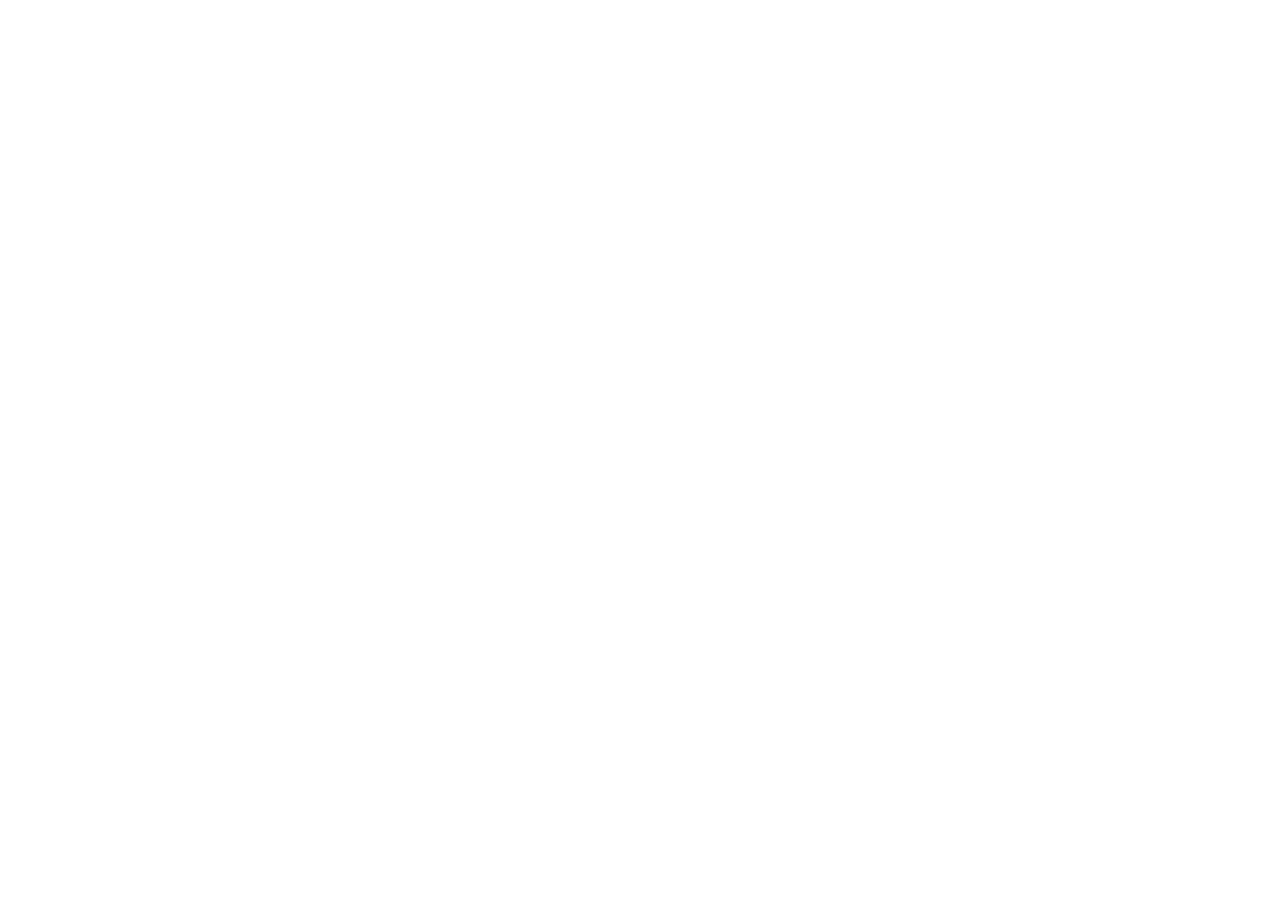
==== index.html @ 0857f7ed "Set up font and color variables" ====
<!DOCTYPE html>
<html lang="en">
  <head>
    <meta charset="UTF-8" />
    <meta name="viewport" content="width=device-width, initial-scale=1.0" />
    <title>Oana David | User Interface Designer</title>
  </head>
  <body></body>
</html>
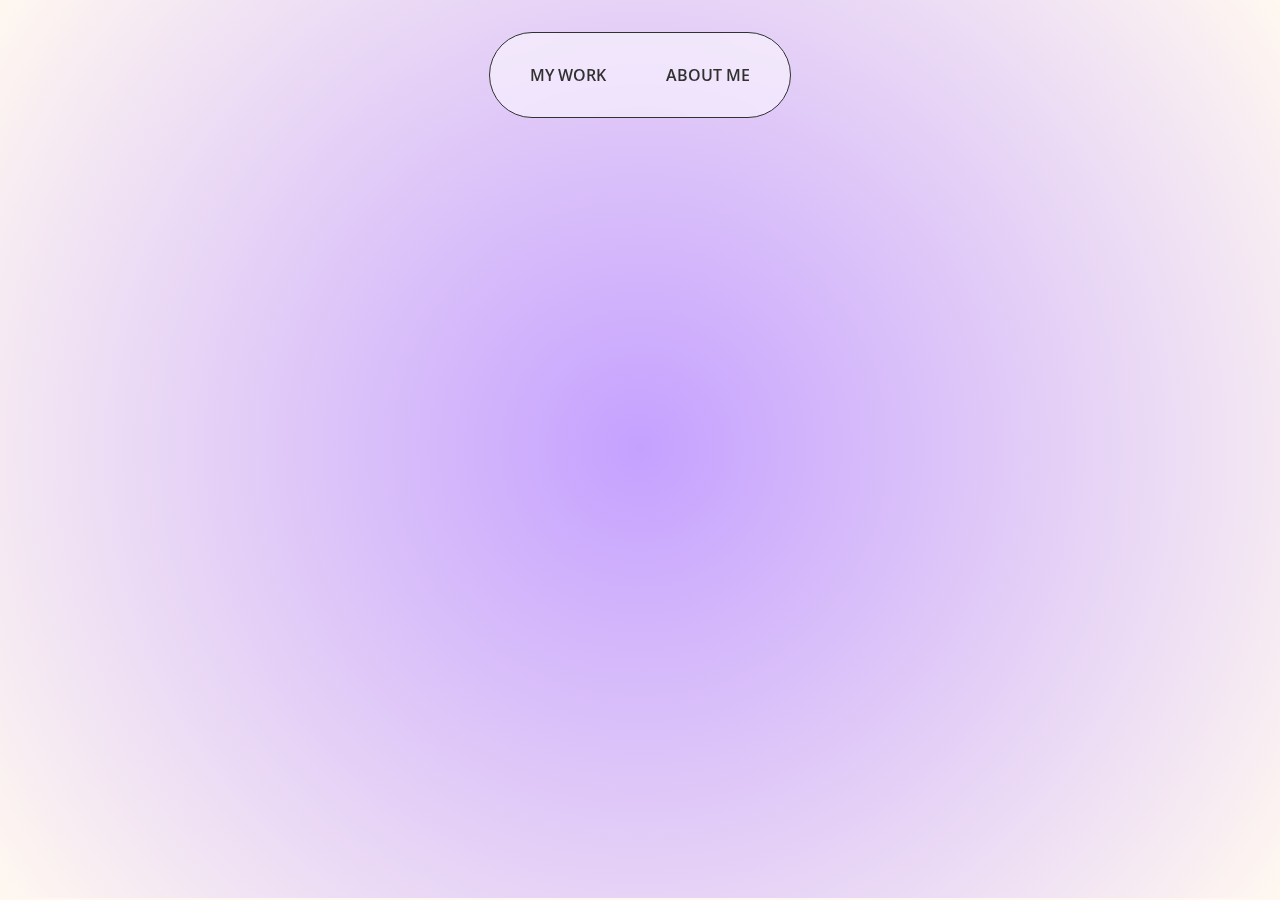
==== commit 05a43c28: "added main navigation" ====
--- a/index.html
+++ b/index.html
@@ -3,7 +3,25 @@
   <head>
     <meta charset="UTF-8" />
     <meta name="viewport" content="width=device-width, initial-scale=1.0" />
+    <link rel="stylesheet" href="./styles/style.css" />
+    <script src="/scripts/script.js" defer></script>
     <title>Oana David | User Interface Designer</title>
   </head>
-  <body></body>
+  <body>
+    <header>
+      <nav class="navigation">
+        <ul class="navigation-list">
+          <li class="navigation-list__item">
+            <a href="./">My work</a>
+          </li>
+          <li class="navigation-list__item">
+            <a href="./pages/about-me.html">About me</a>
+          </li>
+        </ul>
+      </nav>
+    </header>
+    <main>
+      <section class="hero-section"></section>
+    </main>
+  </body>
 </html>
--- a/styles/style.css
+++ b/styles/style.css
@@ -0,0 +1,140 @@
+@import url("https://fonts.googleapis.com/css2?family=Open+Sans:ital,wght@0,300..800;1,300..800&family=Space+Grotesk:wght@300..700&display=swap");
+@import url("https://fonts.googleapis.com/css2?family=Open+Sans:ital,wght@0,300..800;1,300..800&family=Space+Grotesk:wght@300..700&display=swap");
+@import url("https://fonts.googleapis.com/css2?family=Open+Sans:ital,wght@0,300..800;1,300..800&family=Space+Grotesk:wght@300..700&display=swap");
+@import url("https://fonts.googleapis.com/css2?family=Open+Sans:ital,wght@0,300..800;1,300..800&family=Space+Grotesk:wght@300..700&display=swap");
+@import url("https://fonts.googleapis.com/css2?family=Open+Sans:ital,wght@0,300..800;1,300..800&family=Space+Grotesk:wght@300..700&display=swap");
+@import url("https://fonts.googleapis.com/css2?family=Open+Sans:ital,wght@0,300..800;1,300..800&family=Space+Grotesk:wght@300..700&display=swap");
+*,
+*::before,
+*::after {
+  box-sizing: border-box;
+}
+
+* {
+  margin: 0;
+}
+
+body {
+  line-height: 1.5;
+  -webkit-font-smoothing: antialiased;
+}
+
+img,
+picture,
+video,
+canvas,
+svg {
+  display: block;
+  max-width: 100%;
+}
+
+input,
+button,
+textarea,
+select {
+  font: inherit;
+}
+
+h1,
+h2,
+h3,
+h4,
+h5,
+h6 {
+  overflow-wrap: break-word;
+  text-wrap: balance;
+}
+
+p {
+  text-wrap: pretty;
+}
+
+ul:has([class]) {
+  list-style: none;
+  padding: 0;
+}
+
+body {
+  font-family: "Open Sans", sans-serif;
+  background-color: #fff8f0;
+  font-size: 1rem;
+  color: #313131;
+}
+
+a {
+  text-decoration: none;
+  color: inherit;
+}
+
+h1,
+h2,
+h3,
+h4,
+h5,
+h6 {
+  font-family: "Space Grotesk", sans-serif;
+}
+
+h1.heading-large {
+  font-size: clamp(1.5rem, 5vw, 3.75rem);
+}
+
+h1,
+h2 {
+  font-size: clamp(2.25rem, 5vw, 3rem);
+}
+
+h3 {
+  font-size: clamp(1.625rem, 5vw, 2rem);
+}
+
+h4 {
+  font-size: clamp(1.125rem, 5vw, 1.25rem);
+}
+
+header {
+  display: flex;
+  flex-direction: row;
+  justify-content: center;
+  align-items: stretch;
+  flex-wrap: wrap;
+  margin-top: 2rem;
+}
+
+.navigation {
+  position: sticky;
+  top: 0;
+  padding: 0.625rem;
+  border: 1.75px solid #313131;
+  border-radius: 100vw;
+  background: rgba(255, 255, 255, 0.5);
+  -webkit-backdrop-filter: blur(1rem);
+          backdrop-filter: blur(1rem);
+}
+
+.navigation-list {
+  display: flex;
+  flex-direction: row;
+  justify-content: flex-start;
+  align-items: stretch;
+  flex-wrap: wrap;
+}
+.navigation-list__item {
+  font-weight: 600;
+  text-transform: uppercase;
+}
+.navigation-list__item a {
+  display: block;
+  padding: 1.25em 1.875em;
+}
+.navigation-list__item a.active {
+  outline: 1.75px solid #313131;
+  border-radius: 100vw;
+  background: #fff8f0;
+}
+
+.hero-section {
+  margin-top: -7.5rem;
+  min-height: 100vh;
+  background: radial-gradient(circle at 50% 50%, #c5a1ff 0%, rgba(255, 255, 255, 0) 100%);
+}/*# sourceMappingURL=style.css.map */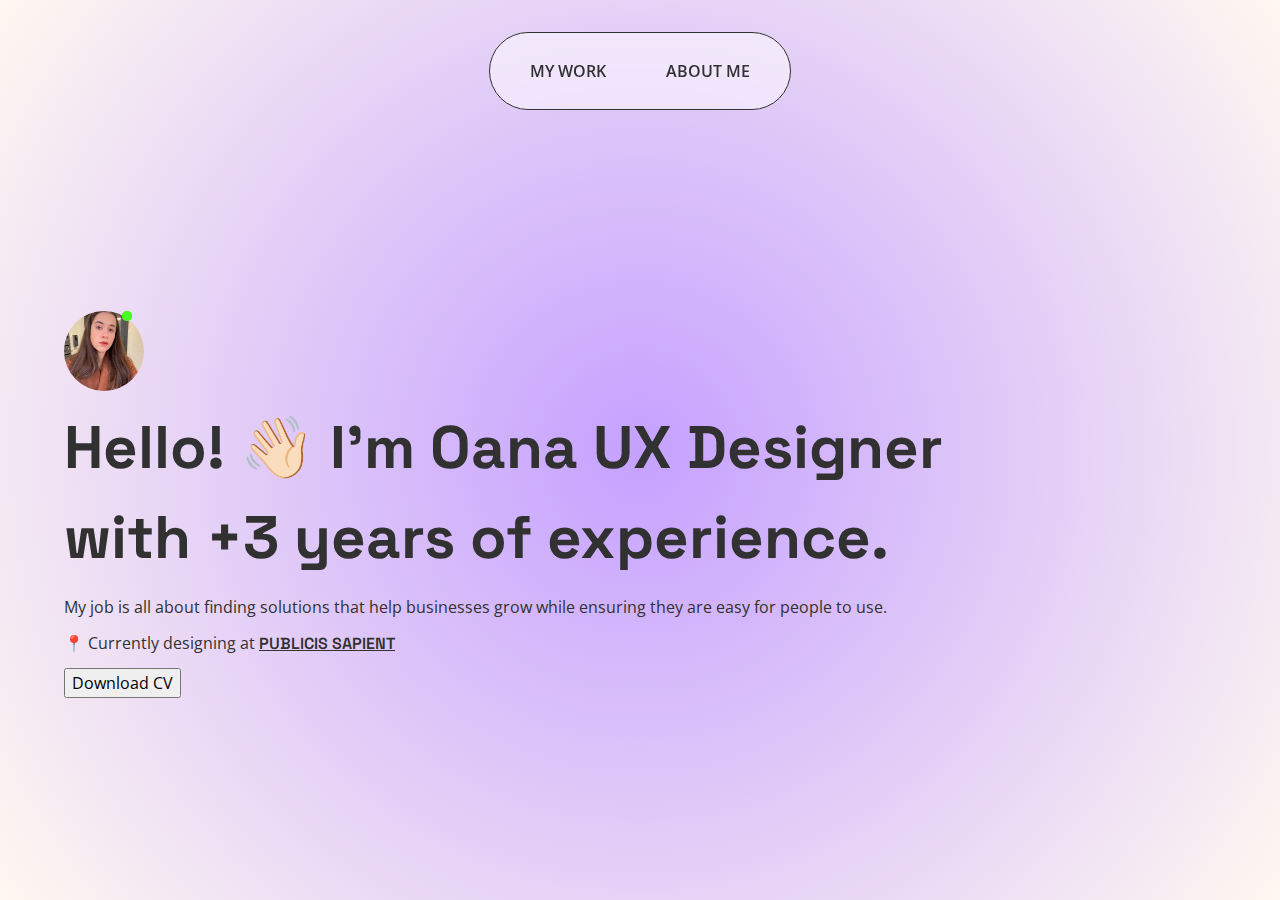
==== commit a473b14a: "created avatar component for hero section" ====
--- a/index.html
+++ b/index.html
@@ -21,7 +21,29 @@
       </nav>
     </header>
     <main>
-      <section class="hero-section"></section>
+      <section class="hero-section">
+        <div class="hero-content wrapper">
+          <figure class="avatar">
+            <img src="./assets/images/oana-david-avatar.jpeg" alt="Avatar" />
+            <span class="status-indicator"></span>
+          </figure>
+
+          <h1 class="heading-large">
+            Hello! 👋🏻 I'm Oana UX Designer with +3 years of experience.
+          </h1>
+          <p>
+            My job is all about finding solutions that help businesses grow
+            while ensuring they are easy for people to use.
+          </p>
+          <p>
+            📍 Currently designing at
+            <a class="link" href="https://www.publicissapient.com/"
+              >Publicis Sapient</a
+            >
+          </p>
+          <button>Download CV</button>
+        </div>
+      </section>
     </main>
   </body>
 </html>
--- a/styles/style.css
+++ b/styles/style.css
@@ -1,3 +1,4 @@
+@import url("https://fonts.googleapis.com/css2?family=Open+Sans:ital,wght@0,300..800;1,300..800&family=Space+Grotesk:wght@300..700&display=swap");
 @import url("https://fonts.googleapis.com/css2?family=Open+Sans:ital,wght@0,300..800;1,300..800&family=Space+Grotesk:wght@300..700&display=swap");
 @import url("https://fonts.googleapis.com/css2?family=Open+Sans:ital,wght@0,300..800;1,300..800&family=Space+Grotesk:wght@300..700&display=swap");
 @import url("https://fonts.googleapis.com/css2?family=Open+Sans:ital,wght@0,300..800;1,300..800&family=Space+Grotesk:wght@300..700&display=swap");
@@ -59,11 +60,25 @@
   background-color: #fff8f0;
   font-size: 1rem;
   color: #313131;
+  line-height: 1.5;
 }
 
 a {
   text-decoration: none;
   color: inherit;
+}
+
+.link {
+  text-decoration: underline;
+  text-transform: uppercase;
+  font-weight: 600;
+  font-family: "Space Grotesk", sans-serif;
+}
+
+.wrapper {
+  max-width: 90rem;
+  padding-inline: clamp(1.25rem, 5vw, 7.125rem);
+  margin: 0 auto;
 }
 
 h1,
@@ -76,7 +91,7 @@
 }
 
 h1.heading-large {
-  font-size: clamp(1.5rem, 5vw, 3.75rem);
+  font-size: clamp(3rem, 5vw, 3.75rem);
 }
 
 h1,
@@ -108,8 +123,8 @@
   border: 1.75px solid #313131;
   border-radius: 100vw;
   background: rgba(255, 255, 255, 0.5);
-  -webkit-backdrop-filter: blur(1rem);
-          backdrop-filter: blur(1rem);
+  -webkit-backdrop-filter: blur(0.5rem);
+          backdrop-filter: blur(0.5rem);
 }
 
 .navigation-list {
@@ -126,6 +141,7 @@
 .navigation-list__item a {
   display: block;
   padding: 1.25em 1.875em;
+  line-height: 1;
 }
 .navigation-list__item a.active {
   outline: 1.75px solid #313131;
@@ -134,7 +150,67 @@
 }
 
 .hero-section {
-  margin-top: -7.5rem;
+  display: flex;
+  flex-direction: row;
+  justify-content: center;
+  align-items: center;
+  flex-wrap: wrap;
+  margin-top: -6.9rem;
+  padding-top: 6.9rem;
   min-height: 100vh;
   background: radial-gradient(circle at 50% 50%, #c5a1ff 0%, rgba(255, 255, 255, 0) 100%);
+}
+.hero-section .hero-content {
+  display: flex;
+  flex-direction: column;
+  justify-content: start;
+  align-items: start;
+  flex-wrap: wrap;
+  gap: 0.75rem;
+}
+
+.avatar,
+.avatar img {
+  position: relative;
+  z-index: 0;
+  width: 5rem;
+  height: 5rem;
+  border-radius: 100vw;
+  -o-object-fit: cover;
+     object-fit: cover;
+}
+.avatar .status-indicator,
+.avatar img .status-indicator {
+  display: block;
+  position: absolute;
+  top: 0;
+  right: 0.75rem;
+  width: 0.625rem;
+  height: 0.625rem;
+  border-radius: 50%;
+  background: #48ff1b;
+}
+.avatar .status-indicator::after,
+.avatar img .status-indicator::after {
+  content: "";
+  position: absolute;
+  inset: 0;
+  border-radius: 100vw;
+  background: inherit;
+  animation: pulse 2s infinite;
+}
+
+@keyframes pulse {
+  0% {
+    opacity: 0;
+    transform: scale(1);
+  }
+  50% {
+    opacity: 1;
+    transform: scale(1.1);
+  }
+  100% {
+    opacity: 0;
+    transform: scale(1);
+  }
 }/*# sourceMappingURL=style.css.map */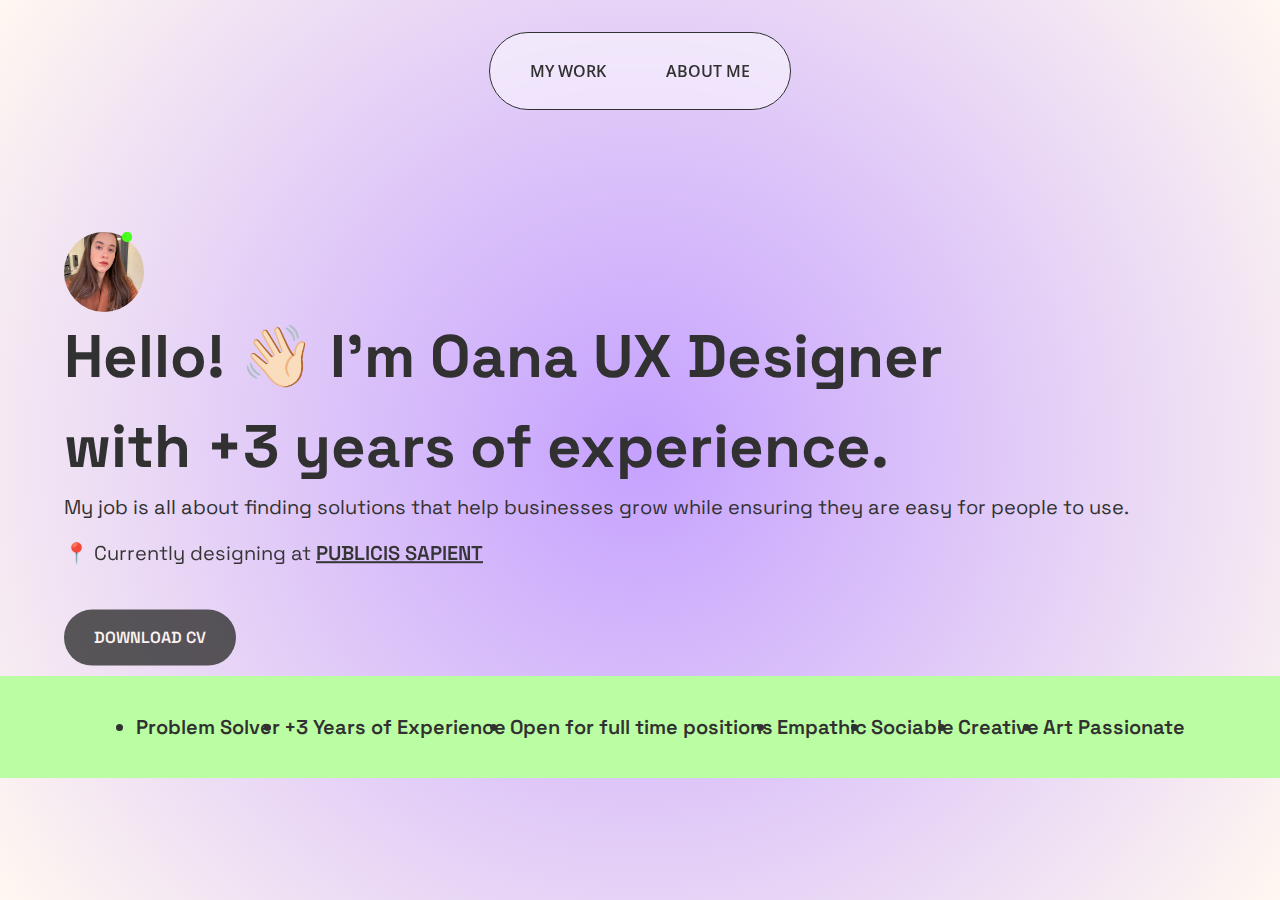
==== commit 2c1fc8ab: "added gsap animation for the hero section" ====
--- a/index.html
+++ b/index.html
@@ -4,6 +4,7 @@
     <meta charset="UTF-8" />
     <meta name="viewport" content="width=device-width, initial-scale=1.0" />
     <link rel="stylesheet" href="./styles/style.css" />
+
     <script src="/scripts/script.js" defer></script>
     <title>Oana David | User Interface Designer</title>
   </head>
@@ -22,28 +23,43 @@
     </header>
     <main>
       <section class="hero-section">
-        <div class="hero-content wrapper">
-          <figure class="avatar">
-            <img src="./assets/images/oana-david-avatar.jpeg" alt="Avatar" />
-            <span class="status-indicator"></span>
-          </figure>
+        <div class="hero-content">
+          <div class="wrapper">
+            <figure class="avatar">
+              <img src="./assets/images/oana-david-avatar.jpeg" alt="Avatar" />
+              <span class="status-indicator"></span>
+            </figure>
 
-          <h1 class="heading-large">
-            Hello! 👋🏻 I'm Oana UX Designer with +3 years of experience.
-          </h1>
-          <p>
-            My job is all about finding solutions that help businesses grow
-            while ensuring they are easy for people to use.
-          </p>
-          <p>
-            📍 Currently designing at
-            <a class="link" href="https://www.publicissapient.com/"
-              >Publicis Sapient</a
-            >
-          </p>
-          <button>Download CV</button>
+            <h1 class="heading-large">
+              Hello! 👋🏻 I'm Oana UX Designer with +3 years of experience.
+            </h1>
+            <p>
+              My job is all about finding solutions that help businesses grow
+              while ensuring they are easy for people to use.
+            </p>
+            <p>
+              📍 Currently designing at
+              <a class="link" href="https://www.publicissapient.com/"
+                >Publicis Sapient</a
+              >
+            </p>
+            <button class="primary">Download CV</button>
+          </div>
+          <section class="marquee">
+            <ul class="marquee__content">
+              <li>Problem Solver</li>
+              <li>+3 Years of Experience</li>
+              <li>Open for full time positions</li>
+              <li>Empathic</li>
+              <li>Sociable</li>
+              <li>Creative</li>
+              <li>Art Passionate</li>
+            </ul>
+          </section>
         </div>
       </section>
     </main>
+
+    <script src="https://cdnjs.cloudflare.com/ajax/libs/gsap/3.12.2/gsap.min.js"></script>
   </body>
 </html>
--- a/styles/style.css
+++ b/styles/style.css
@@ -1,3 +1,5 @@
+@import url("https://fonts.googleapis.com/css2?family=Open+Sans:ital,wght@0,300..800;1,300..800&family=Space+Grotesk:wght@300..700&display=swap");
+@import url("https://fonts.googleapis.com/css2?family=Open+Sans:ital,wght@0,300..800;1,300..800&family=Space+Grotesk:wght@300..700&display=swap");
 @import url("https://fonts.googleapis.com/css2?family=Open+Sans:ital,wght@0,300..800;1,300..800&family=Space+Grotesk:wght@300..700&display=swap");
 @import url("https://fonts.googleapis.com/css2?family=Open+Sans:ital,wght@0,300..800;1,300..800&family=Space+Grotesk:wght@300..700&display=swap");
 @import url("https://fonts.googleapis.com/css2?family=Open+Sans:ital,wght@0,300..800;1,300..800&family=Space+Grotesk:wght@300..700&display=swap");
@@ -167,6 +169,22 @@
   align-items: start;
   flex-wrap: wrap;
   gap: 0.75rem;
+}
+
+.hero-content .wrapper p {
+  font-size: 1.25rem;
+  font-family: "Space Grotesk", sans-serif;
+}
+.hero-content .wrapper p:has(a) {
+  padding: 1rem 0rem 2.5rem 0rem;
+}
+
+.hero-content .avatar,
+.hero-content h1,
+.hero-content p,
+.hero-content button {
+  transform: translateY(0.5rem);
+  opacity: 0;
 }
 
 .avatar,
@@ -213,4 +231,48 @@
     opacity: 0;
     transform: scale(1);
   }
+}
+button {
+  font-family: "Space Grotesk", sans-serif;
+  font-weight: 600;
+  letter-spacing: 2%;
+  line-height: 1;
+  text-transform: uppercase;
+  padding: 1.25rem 1.875rem;
+  border-radius: 100vw;
+  border: none;
+  outline: 1.75px solid #313131;
+  background-color: #fff8f0;
+  transition: all 250ms cubic-bezier(0.65, 0.05, 0.36, 1);
+}
+button:hover {
+  transform: translate(0.25rem, -0.25rem);
+  cursor: pointer;
+}
+button:active {
+  transform: translate(0rem, 0rem);
+}
+
+button.primary {
+  background-color: #313131;
+  color: #fff8f0;
+  outline: 1.75px solid transparent;
+}
+
+.marquee {
+  background: #bafda2;
+  padding: 2.25rem 1.25rem;
+  width: 100vw;
+  font-family: "Space Grotesk", sans-serif;
+  font-weight: 600;
+  font-size: clamp(1.125rem, 5vw, 1.25rem);
+  overflow: hidden;
+}
+.marquee__content {
+  display: flex;
+  flex-direction: row;
+  justify-content: center;
+  align-items: center;
+  flex-wrap: no-wrap;
+  gap: 0.25rem;
 }/*# sourceMappingURL=style.css.map */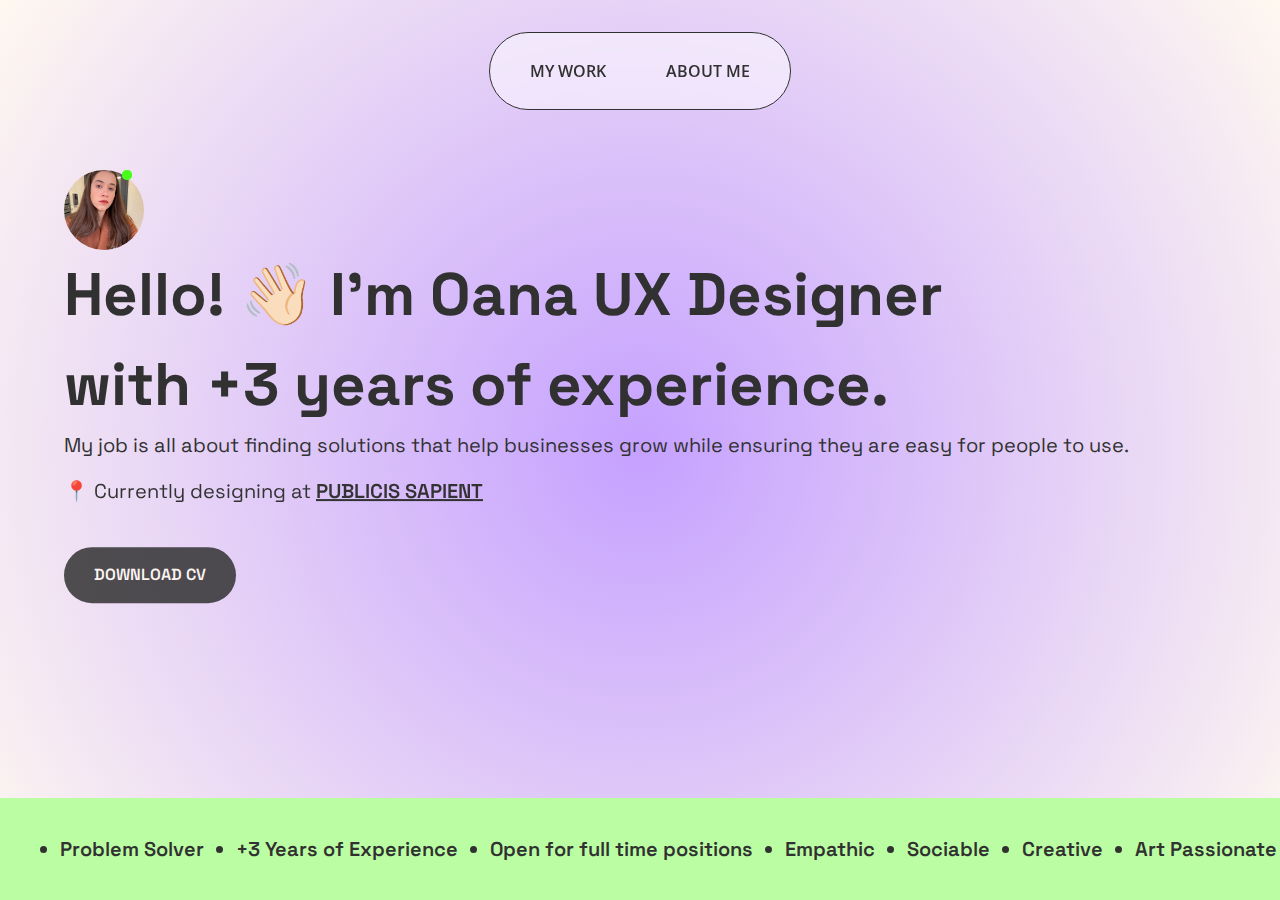
==== commit 18cf280b: "added infinite marquee to hero section" ====
--- a/index.html
+++ b/index.html
@@ -46,15 +46,35 @@
             <button class="primary">Download CV</button>
           </div>
           <section class="marquee">
-            <ul class="marquee__content">
-              <li>Problem Solver</li>
-              <li>+3 Years of Experience</li>
-              <li>Open for full time positions</li>
-              <li>Empathic</li>
-              <li>Sociable</li>
-              <li>Creative</li>
-              <li>Art Passionate</li>
-            </ul>
+            <div class="marquee__content">
+              <ul>
+                <li>Problem Solver</li>
+                <li>+3 Years of Experience</li>
+                <li>Open for full time positions</li>
+                <li>Empathic</li>
+                <li>Sociable</li>
+                <li>Creative</li>
+                <li>Art Passionate</li>
+              </ul>
+              <ul>
+                <li>Problem Solver</li>
+                <li>+3 Years of Experience</li>
+                <li>Open for full time positions</li>
+                <li>Empathic</li>
+                <li>Sociable</li>
+                <li>Creative</li>
+                <li>Art Passionate</li>
+              </ul>
+              <ul>
+                <li>Problem Solver</li>
+                <li>+3 Years of Experience</li>
+                <li>Open for full time positions</li>
+                <li>Empathic</li>
+                <li>Sociable</li>
+                <li>Creative</li>
+                <li>Art Passionate</li>
+              </ul>
+            </div>
           </section>
         </div>
       </section>
--- a/styles/style.css
+++ b/styles/style.css
@@ -169,6 +169,8 @@
   align-items: start;
   flex-wrap: wrap;
   gap: 0.75rem;
+  align-self: stretch;
+  margin-top: 3.75rem;
 }
 
 .hero-content .wrapper p {
@@ -267,12 +269,31 @@
   font-weight: 600;
   font-size: clamp(1.125rem, 5vw, 1.25rem);
   overflow: hidden;
+  margin-top: auto;
 }
 .marquee__content {
+  display: flex;
+  flex-direction: row;
+  justify-content: start;
+  align-items: end;
+  flex-wrap: no-wrap;
+  white-space: nowrap;
+  animation: marquee 15s linear infinite;
+}
+.marquee__content ul {
   display: flex;
   flex-direction: row;
   justify-content: center;
   align-items: center;
   flex-wrap: no-wrap;
-  gap: 0.25rem;
+  gap: 2rem;
+}
+
+@keyframes marquee {
+  from {
+    transform: translateX(0);
+  }
+  to {
+    transform: translateX(-50%);
+  }
 }/*# sourceMappingURL=style.css.map */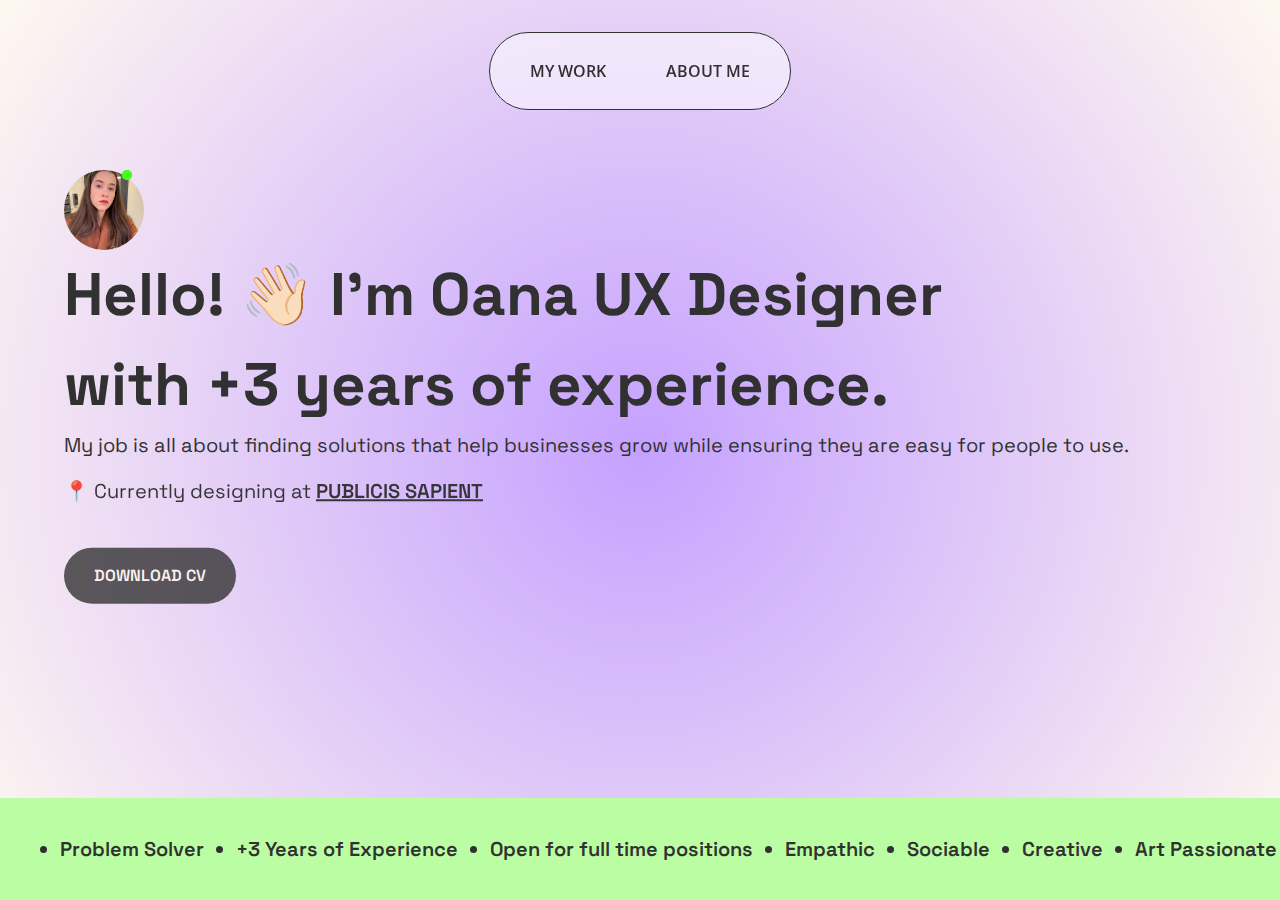
==== commit 684a71da: "added relative path to script source for proper deployment" ====
--- a/index.html
+++ b/index.html
@@ -5,7 +5,7 @@
     <meta name="viewport" content="width=device-width, initial-scale=1.0" />
     <link rel="stylesheet" href="./styles/style.css" />
 
-    <script src="/scripts/script.js" defer></script>
+    <script src="./scripts/script.js" defer></script>
     <title>Oana David | User Interface Designer</title>
   </head>
   <body>
